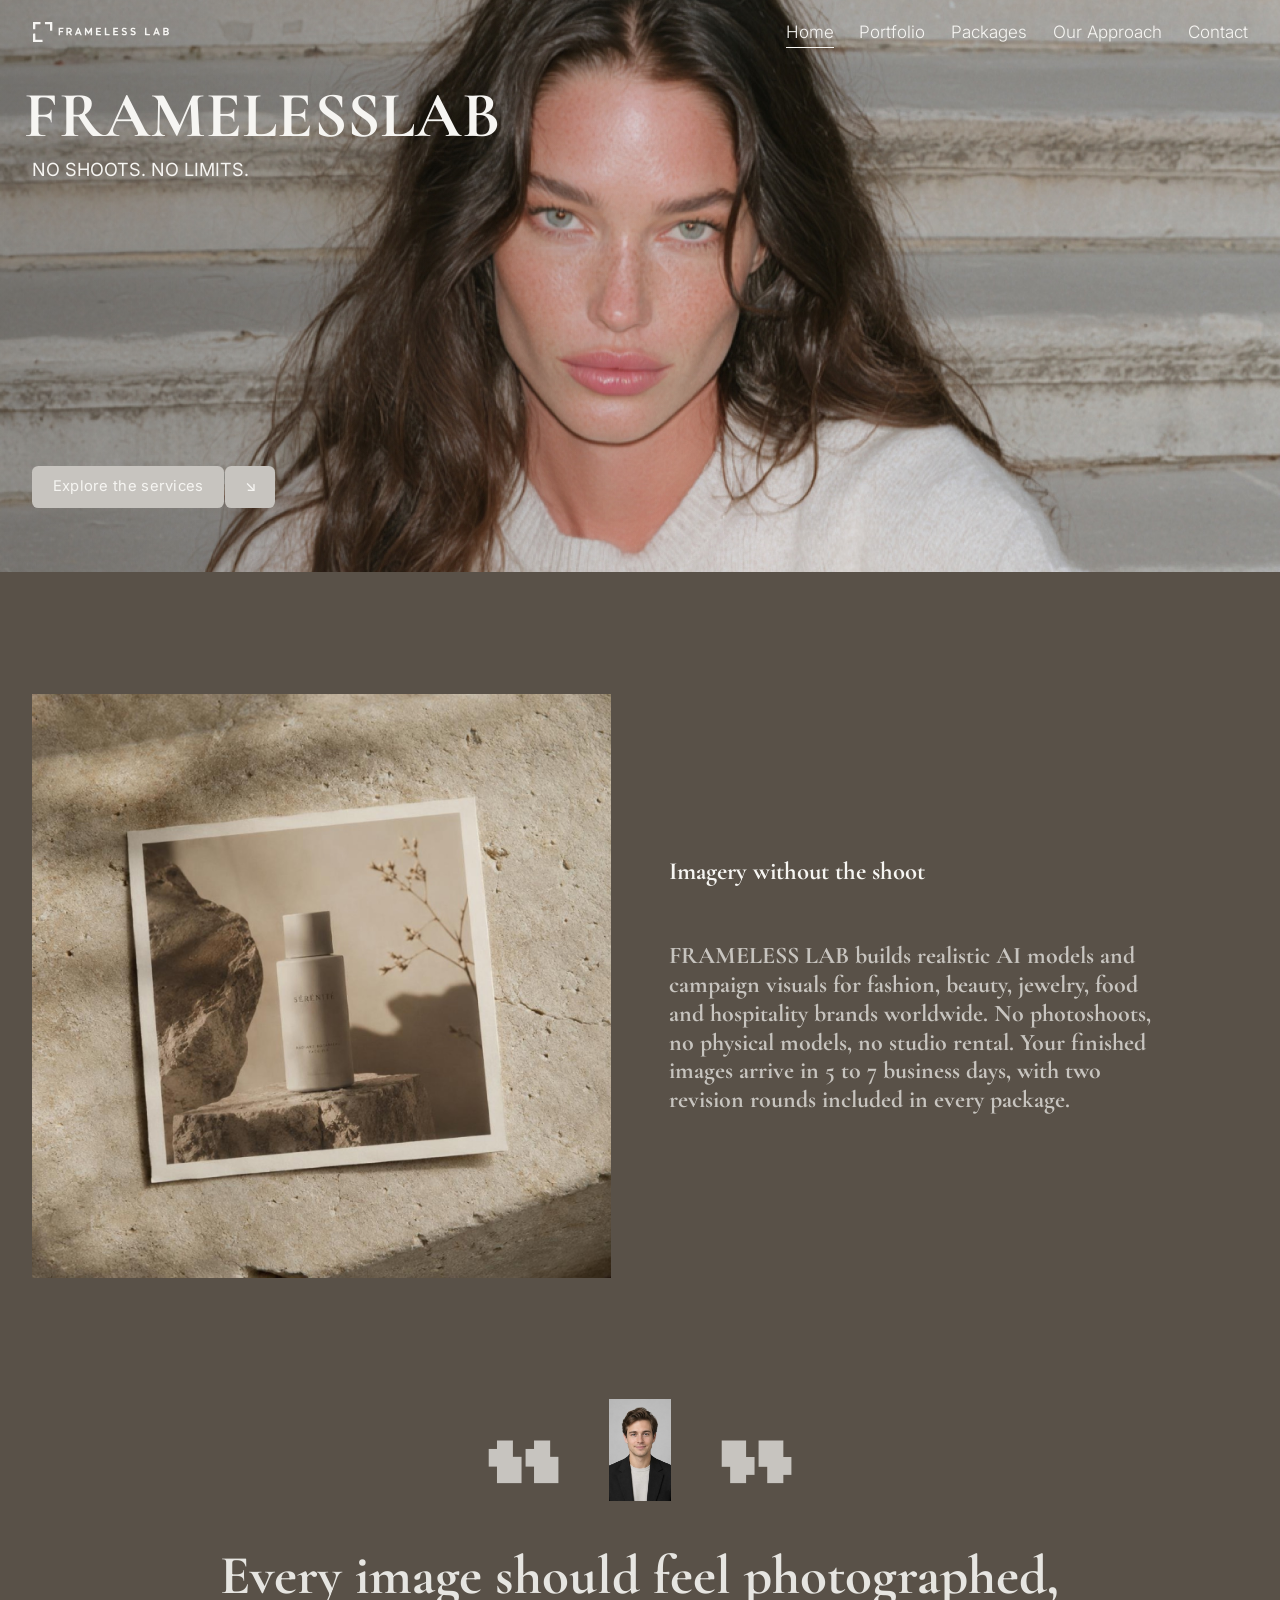
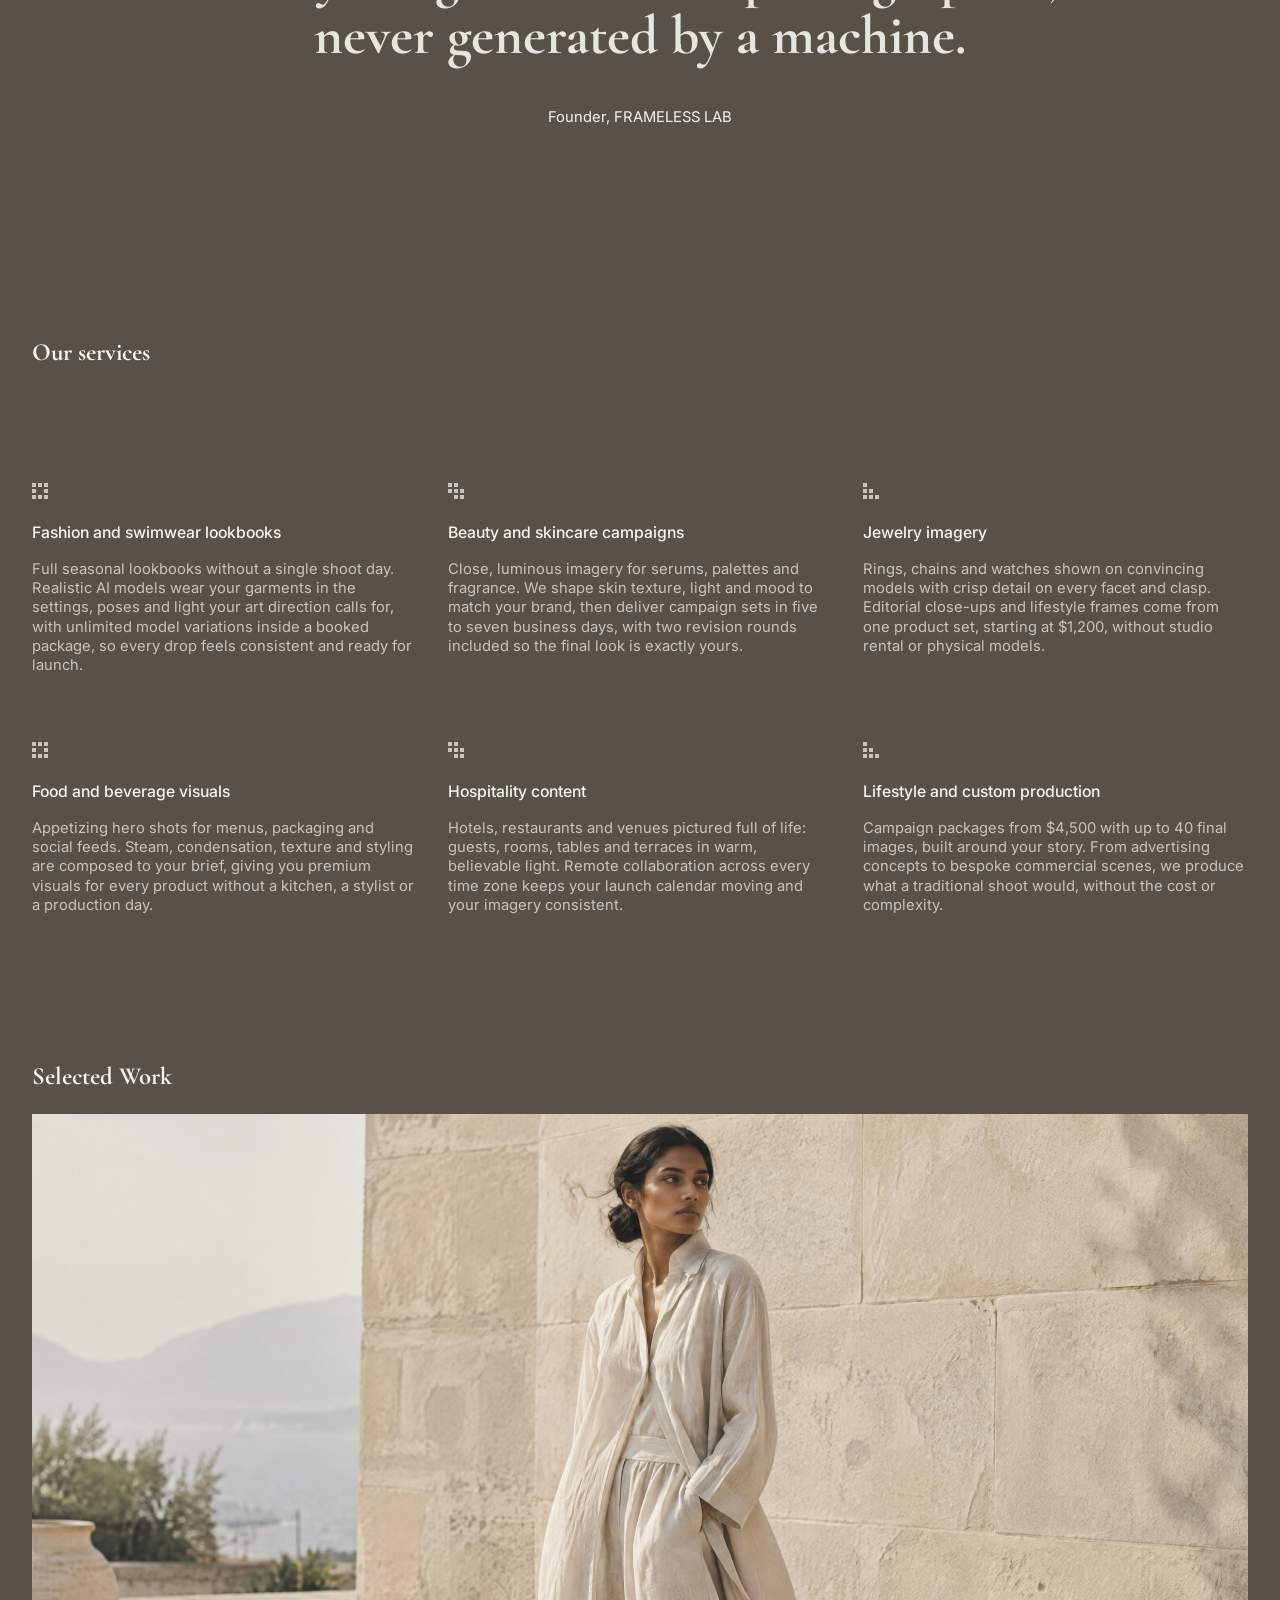
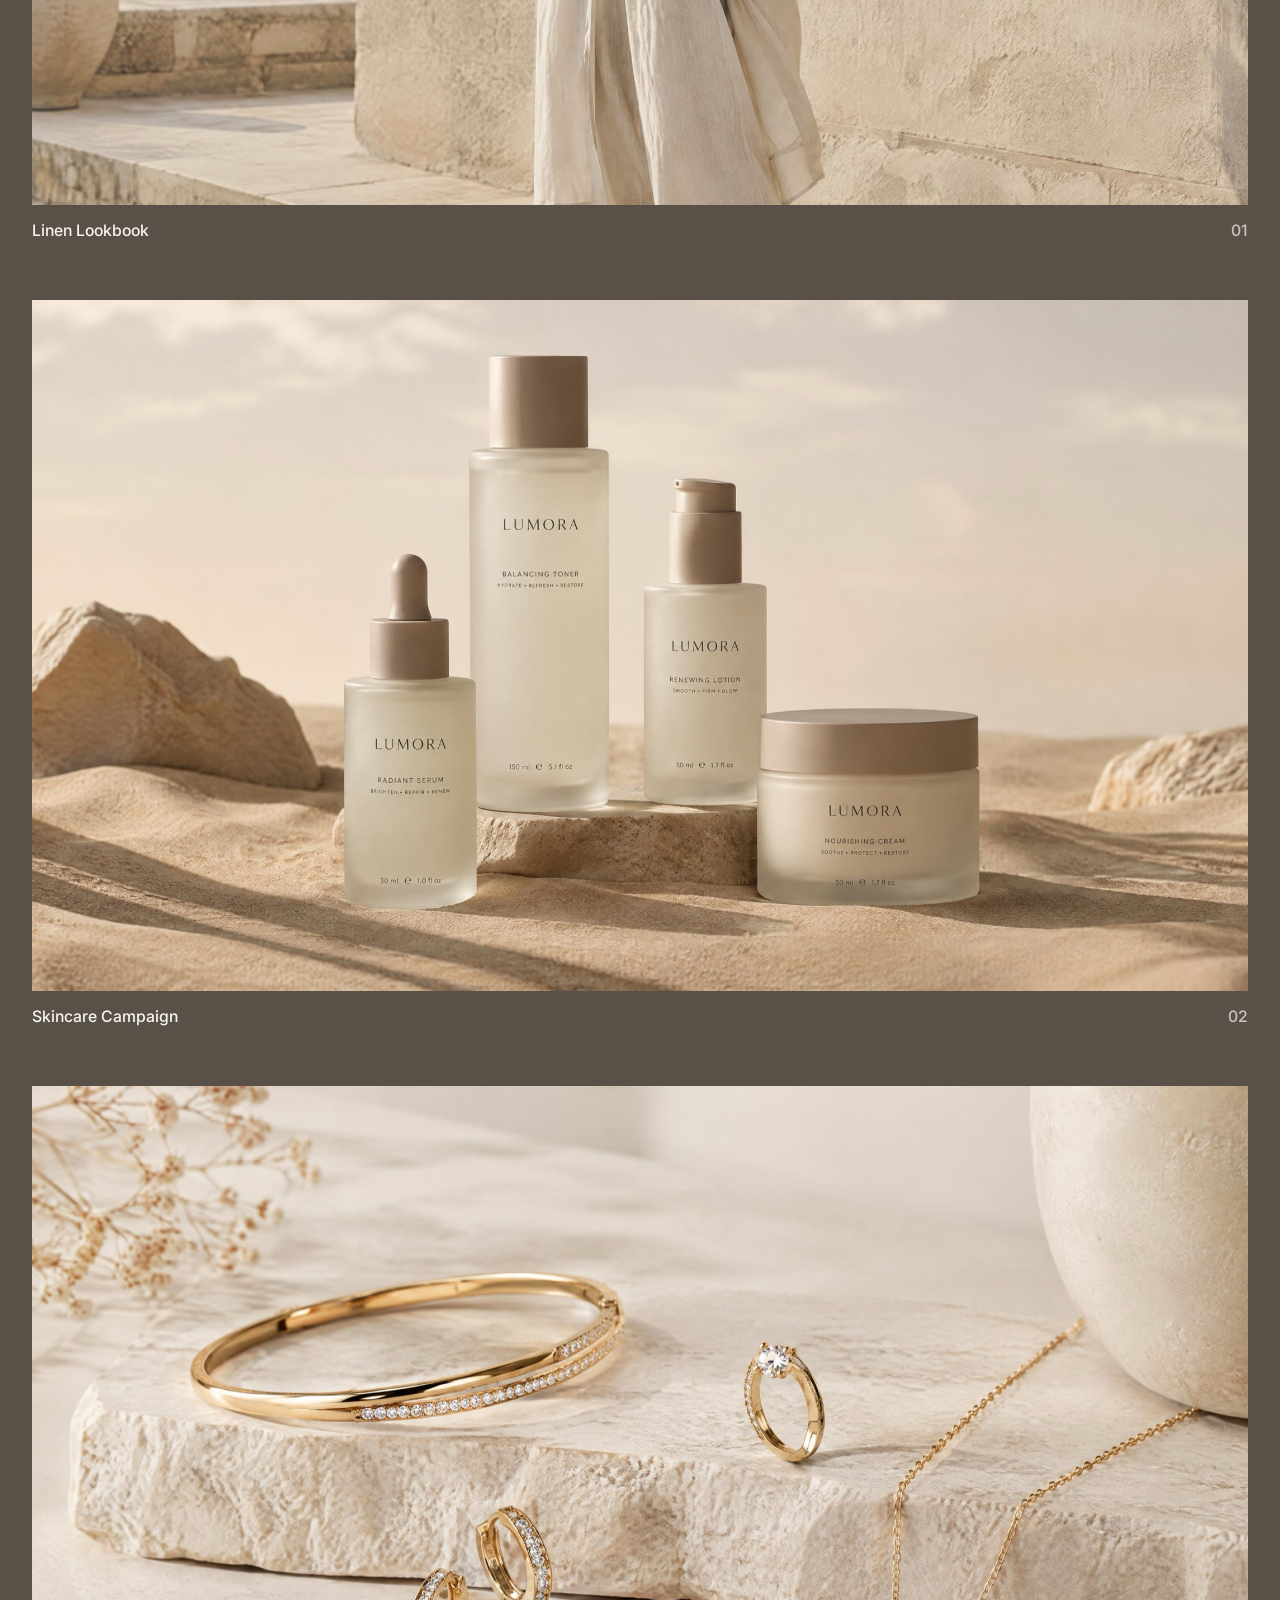
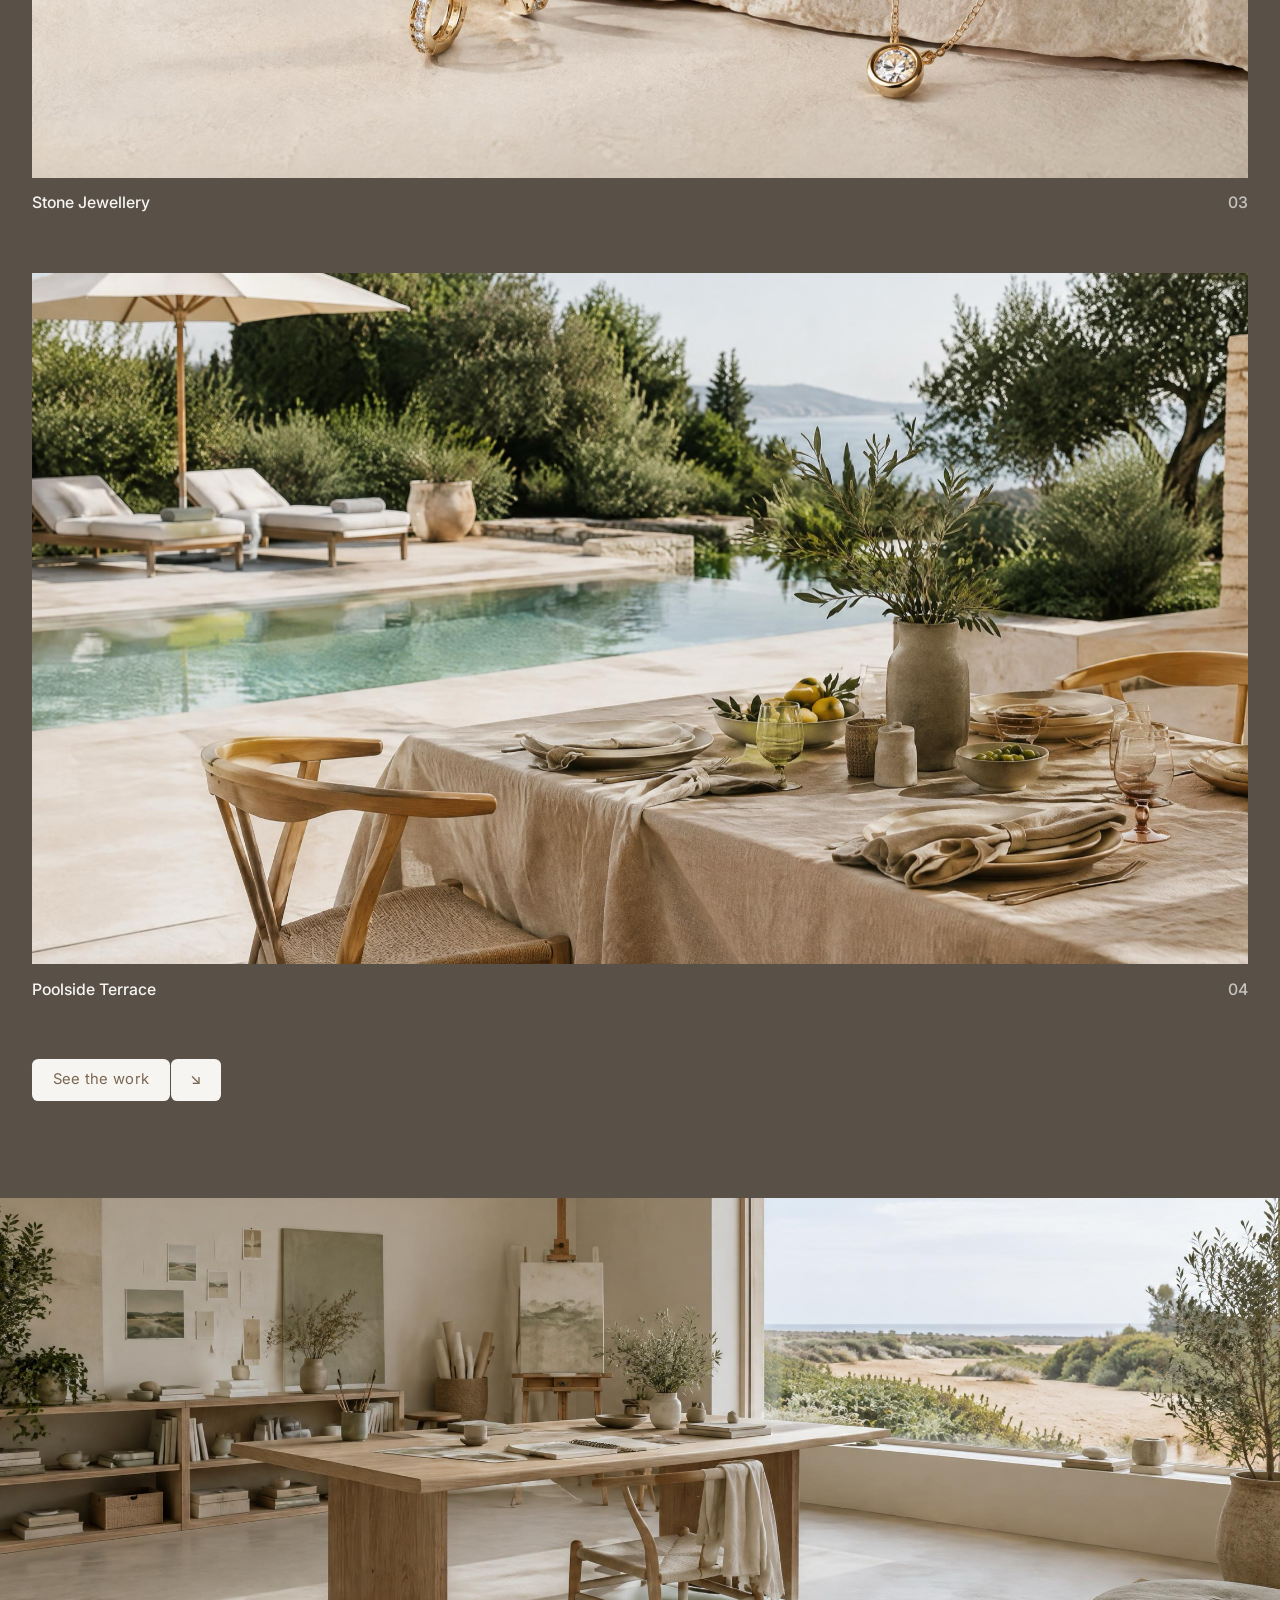
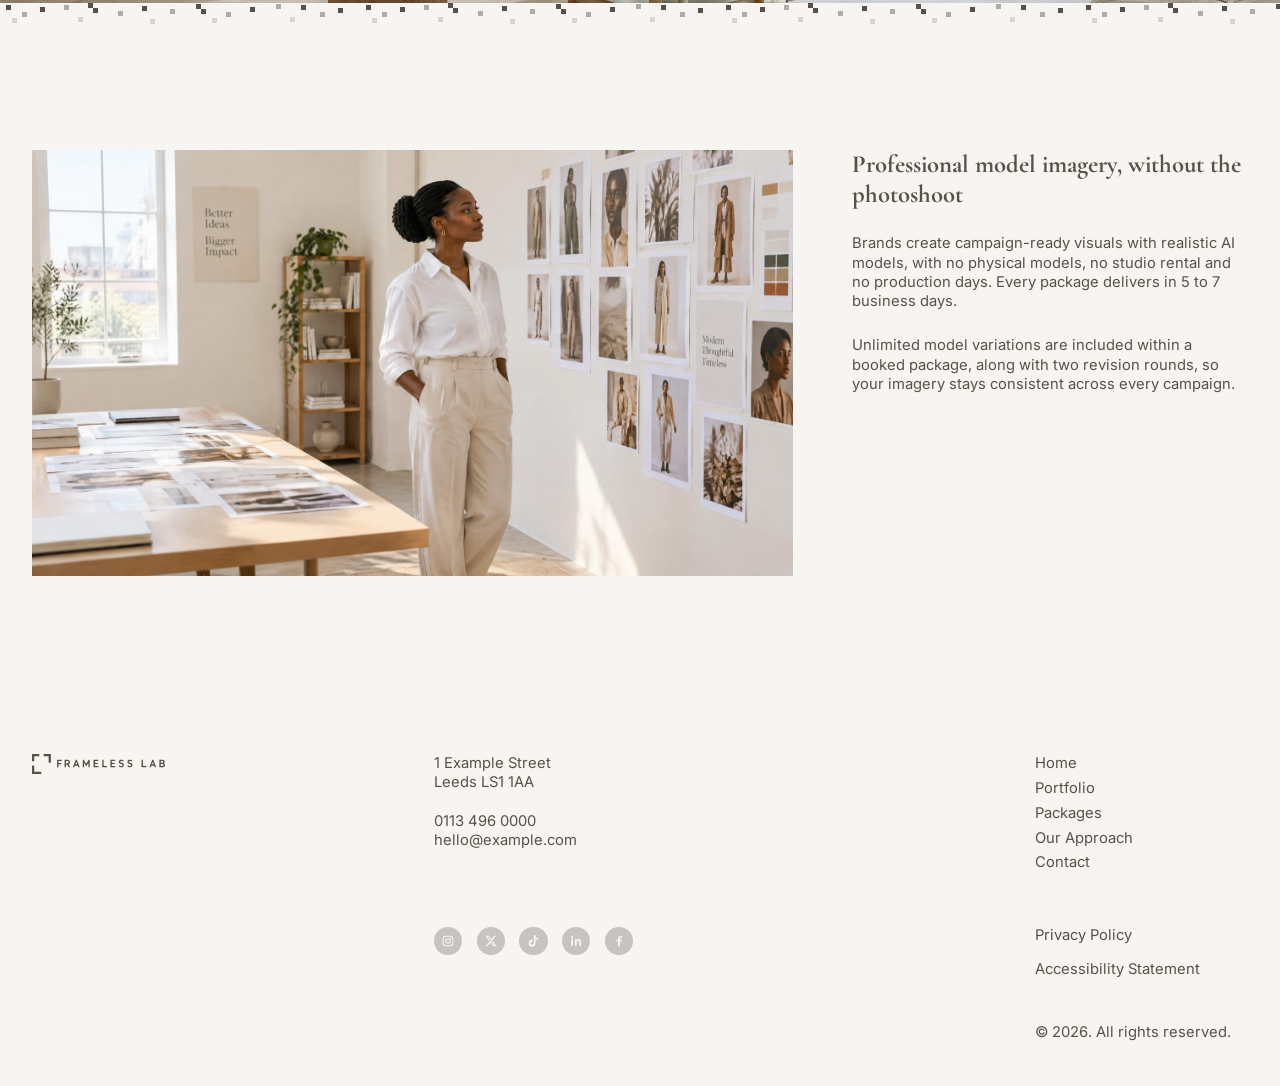
==== index.html @ a217ab6e "FRAMELESS LAB site: standalone rebuild of the Wix site Co-Authored-By: Claude Fable 5.2 <noreply@ant" ====
<!doctype html>
<html lang="en">
<head>
<meta charset="utf-8">
<meta name="viewport" content="width=device-width, initial-scale=1">
<title>Home | FRAMELESS LAB</title>
<meta name="description" content="FRAMELESS LAB builds realistic AI models and campaign visuals for fashion, beauty, jewelry, food and hospitality brands. No shoots. No limits.">
<meta property="og:title" content="Home | FRAMELESS LAB">
<meta property="og:description" content="FRAMELESS LAB builds realistic AI models and campaign visuals for fashion, beauty, jewelry, food and hospitality brands. No shoots. No limits.">
<meta property="og:image" content="images/hero.jpg">
<meta name="theme-color" content="#595148">
<link rel="preconnect" href="https://fonts.googleapis.com">
<link rel="preconnect" href="https://fonts.gstatic.com" crossorigin>
<link href="https://fonts.googleapis.com/css2?family=Cormorant+Garamond:wght@600;700&family=Inter:wght@300;400;500&family=Pixelify+Sans:wght@700&display=swap" rel="stylesheet">
<link rel="stylesheet" href="css/style.css">
</head>
<body class="home hdr-light">
<script src="js/site.js"></script>
<main>
<section class="hero">
  <img src="images/hero.jpg" alt="Editorial portrait of an AI-generated model in a white knit" width="2400" height="1350" fetchpriority="high">
  <div class="hero__inner">
    <div><h1>FRAMELESSLAB</h1><p class="hero__tag">NO SHOOTS. NO LIMITS.</p></div>
    <div><a class="btn btn--beige" href="#services"><span>Explore the services</span><span class="arrow" aria-hidden="true"><i>↘</i></span></a></div>
  </div>
</section>

<div class="dark">
<section class="section wrap split" style="padding-bottom:var(--section)">
  <div class="about__img reveal"><img class="cover" src="images/about-product.jpg" alt="Printed product photograph of a skincare bottle lying on textured stone" width="1400" height="1400" loading="lazy"></div>
  <div class="about__text reveal">
    <h2 class="serif">Imagery without the shoot</h2>
    <p>FRAMELESS LAB builds realistic AI models and campaign visuals for fashion, beauty, jewelry, food and hospitality brands worldwide. No photoshoots, no physical models, no studio rental. Your finished images arrive in 5 to 7 business days, with two revision rounds included in every package.</p>
  </div>
</section>

<figure class="quote wrap  reveal">
  <div class="quote__top"><span class="quote__mark" aria-hidden="true">“</span><img src="images/founder.jpg" alt="Founder of FRAMELESS LAB" width="266" height="400" loading="lazy"><span class="quote__mark" aria-hidden="true">”</span></div>
  <blockquote>Every image should feel photographed, never generated by a machine.</blockquote>
  <figcaption>Founder, FRAMELESS LAB</figcaption>
</figure>

<section class="section wrap" id="services" aria-labelledby="services-h">
  <h2 class="serif" id="services-h">Our services</h2>
  <ul class="services__grid">
      <li class="service reveal"><svg viewBox="0 0 16 16" aria-hidden="true"><path d="M0 0h4v4H0zM6 0h4v4H6zM12 0h4v4h-4zM0 6h4v4H0zM12 6h4v4h-4zM0 12h4v4H0zM6 12h4v4H6zM12 12h4v4h-4z"/></svg><h3 class="label">Fashion and swimwear lookbooks</h3><p>Full seasonal lookbooks without a single shoot day. Realistic AI models wear your garments in the settings, poses and light your art direction calls for, with unlimited model variations inside a booked package, so every drop feels consistent and ready for launch.</p></li>
      <li class="service reveal"><svg viewBox="0 0 16 16" aria-hidden="true"><path d="M0 0h4v4H0zM6 0h4v4H6zM0 6h4v4H0zM12 6h4v4h-4zM6 12h4v4H6zM12 12h4v4h-4zM6 6h4v4H6z"/></svg><h3 class="label">Beauty and skincare campaigns</h3><p>Close, luminous imagery for serums, palettes and fragrance. We shape skin texture, light and mood to match your brand, then deliver campaign sets in five to seven business days, with two revision rounds included so the final look is exactly yours.</p></li>
      <li class="service reveal"><svg viewBox="0 0 16 16" aria-hidden="true"><path d="M0 0h4v4H0zM0 6h4v4H0zM6 6h4v4H6zM0 12h4v4H0zM6 12h4v4H6zM12 12h4v4h-4z"/></svg><h3 class="label">Jewelry imagery</h3><p>Rings, chains and watches shown on convincing models with crisp detail on every facet and clasp. Editorial close-ups and lifestyle frames come from one product set, starting at $1,200, without studio rental or physical models.</p></li>
      <li class="service reveal"><svg viewBox="0 0 16 16" aria-hidden="true"><path d="M0 0h4v4H0zM6 0h4v4H6zM12 0h4v4h-4zM0 6h4v4H0zM12 6h4v4h-4zM0 12h4v4H0zM6 12h4v4H6zM12 12h4v4h-4z"/></svg><h3 class="label">Food and beverage visuals</h3><p>Appetizing hero shots for menus, packaging and social feeds. Steam, condensation, texture and styling are composed to your brief, giving you premium visuals for every product without a kitchen, a stylist or a production day.</p></li>
      <li class="service reveal"><svg viewBox="0 0 16 16" aria-hidden="true"><path d="M0 0h4v4H0zM6 0h4v4H6zM0 6h4v4H0zM12 6h4v4h-4zM6 12h4v4H6zM12 12h4v4h-4zM6 6h4v4H6z"/></svg><h3 class="label">Hospitality content</h3><p>Hotels, restaurants and venues pictured full of life: guests, rooms, tables and terraces in warm, believable light. Remote collaboration across every time zone keeps your launch calendar moving and your imagery consistent.</p></li>
      <li class="service reveal"><svg viewBox="0 0 16 16" aria-hidden="true"><path d="M0 0h4v4H0zM0 6h4v4H0zM6 6h4v4H6zM0 12h4v4H0zM6 12h4v4H6zM12 12h4v4h-4z"/></svg><h3 class="label">Lifestyle and custom production</h3><p>Campaign packages from $4,500 with up to 40 final images, built around your story. From advertising concepts to bespoke commercial scenes, we produce what a traditional shoot would, without the cost or complexity.</p></li>
  </ul>
</section>

<section class="section wrap work" aria-labelledby="work-h" style="padding-bottom:clamp(48px,7.6vw,112px)">
  <h2 class="serif" id="work-h">Selected Work</h2>
    <a class="work__item reveal" href="portfolio.html"><div class="frame"><img class="cover" src="images/work-linen.jpg" alt="AI model in a linen coat beside a stone wall above the sea" loading="lazy" width="2200" height="1237"></div><div class="work__cap label"><span>Linen Lookbook</span><span>01</span></div></a>
    <a class="work__item reveal" href="portfolio.html"><div class="frame"><img class="cover" src="images/work-skincare.jpg" alt="Skincare bottles and jars on a stone ledge" loading="lazy" width="2200" height="1237"></div><div class="work__cap label"><span>Skincare Campaign</span><span>02</span></div></a>
    <a class="work__item reveal" href="portfolio.html"><div class="frame"><img class="cover" src="images/work-jewellery.jpg" alt="Gold jewellery arranged on pale stone" loading="lazy" width="2200" height="1237"></div><div class="work__cap label"><span>Stone Jewellery</span><span>03</span></div></a>
    <a class="work__item reveal" href="portfolio.html"><div class="frame"><img class="cover" src="images/work-poolside.jpg" alt="A set table on a terrace beside a pool" loading="lazy" width="2200" height="1237"></div><div class="work__cap label"><span>Poolside Terrace</span><span>04</span></div></a>
  <a class="btn btn--cream" href="portfolio.html"><span>See the work</span><span class="arrow" aria-hidden="true"><i>↘</i></span></a>
</section>
</div>

<img class="band cover" src="images/home-studio.jpg" alt="A bright studio with a long wooden table overlooking the dunes" width="2400" height="1350" loading="lazy">
<div class="pixels" aria-hidden="true"></div>

<section class="section wrap split pro">
  <div class="pro__img reveal"><img class="cover" src="images/home-models.jpg" alt="Art director reviewing campaign prints pinned to a studio wall" width="1800" height="1012" loading="lazy"></div>
  <div class="reveal">
    <h2 class="serif">Professional model imagery, without the photoshoot</h2>
    <p style="margin-top:1.7rem">Brands create campaign-ready visuals with realistic AI models, with no physical models, no studio rental and no production days. Every package delivers in 5 to 7 business days.</p>
    <p style="margin-top:1.7rem">Unlimited model variations are included within a booked package, along with two revision rounds, so your imagery stays consistent across every campaign.</p>
  </div>
</section>
</main>
</body>
</html>
---- css/style.css ----
/* FRAMELESS LAB — site styles
   Palette and type are taken from the original Wix site. */

:root {
  --cream: #f6f5f2;
  --brown: #595148;
  --beige: #c7c4bf;
  --sand: #e6e5e1;
  --accent: #7b6651;
  --muted: #6e6862;
  --line: rgba(89, 81, 72, 0.25);

  --serif: "Cormorant Garamond", "Times New Roman", serif;
  --sans: "Inter", "Helvetica Neue", Helvetica, Arial, sans-serif;
  --heebo: "Heebo", "Inter", Arial, sans-serif;

  --gutter: clamp(20px, 2.5vw, 48px);
  --section: clamp(72px, 9.5vw, 150px);
  --header-h: 64px;
  --radius: 0.43rem;
}

*,
*::before,
*::after { box-sizing: border-box; }

html {
  font-size: clamp(14px, 0.6vw + 7.1px, 17px);
  scroll-behavior: smooth;
  scroll-padding-top: var(--header-h);
  -webkit-text-size-adjust: 100%;
}

body {
  margin: 0;
  background: var(--cream);
  color: var(--brown);
  font-family: var(--sans);
  font-size: 1rem;
  line-height: 1.3;
  -webkit-font-smoothing: antialiased;
  overflow-x: hidden;
}

img { display: block; max-width: 100%; }
a { color: inherit; text-decoration: none; }
h1, h2, h3, p, ul, figure { margin: 0; }
ul { padding: 0; list-style: none; }
button { font: inherit; color: inherit; background: none; border: 0; padding: 0; cursor: pointer; }
:focus-visible { outline: 2px solid currentColor; outline-offset: 3px; }

.wrap { padding-inline: var(--gutter); }
.serif { font-family: var(--serif); font-weight: 700; font-size: clamp(1.4rem, 1.15rem + 0.6vw, 1.714rem); line-height: 1.2; }
.label { font-weight: 500; font-size: 1.071rem; line-height: 1.35; }
.accent { color: var(--accent); }
.sr-only { position: absolute; width: 1px; height: 1px; overflow: hidden; clip-path: inset(50%); white-space: nowrap; }

/* ---------- Header ---------- */
.site-header {
  position: fixed; inset: 0 0 auto 0; z-index: 50;
  height: var(--header-h);
  display: flex; align-items: center; justify-content: space-between;
  padding-inline: var(--gutter);
  color: var(--brown);
  transition: background-color 0.3s, color 0.3s, box-shadow 0.3s;
}
.hdr-light .site-header { color: var(--cream); }
.site-header.is-scrolled {
  background: rgba(89, 81, 72, 0.94);
  color: var(--cream);
  backdrop-filter: blur(8px);
}
.logo {
  display: block; width: 9.4rem; aspect-ratio: 1040 / 153;
  background: currentColor;
  -webkit-mask: url(../images/logo.svg) center / contain no-repeat;
  mask: url(../images/logo.svg) center / contain no-repeat;
}
.brand { transition: opacity 0.3s; }
.home .site-header:not(.is-scrolled) .brand { opacity: 0; pointer-events: none; }

.nav { display: flex; gap: 1.75rem; font-size: 1.156rem; font-weight: 300; }
.nav a { position: relative; padding-block: 0.3rem; }
.nav a::after {
  content: ""; position: absolute; inset: auto 0 0 0; height: 1px; background: currentColor;
  transform: scaleX(0); transform-origin: left; transition: transform 0.3s;
}
.nav a:hover::after, .nav a[aria-current="page"]::after { transform: scaleX(1); }

.menu-btn { display: none; width: 44px; height: 44px; margin-inline-end: -10px; position: relative; }
.menu-btn span, .menu-btn::before, .menu-btn::after {
  content: ""; position: absolute; left: 10px; right: 10px; height: 1px; background: currentColor;
  transition: transform 0.3s, opacity 0.2s;
}
.menu-btn::before { top: 15px; }
.menu-btn span { top: 22px; }
.menu-btn::after { top: 29px; }
.menu-open .menu-btn::before { transform: translateY(7px) rotate(45deg); }
.menu-open .menu-btn::after { transform: translateY(-7px) rotate(-45deg); }
.menu-open .menu-btn span { opacity: 0; }

.mobile-menu {
  position: fixed; inset: 0; z-index: 40;
  background: var(--cream); color: var(--brown);
  display: flex; flex-direction: column; align-items: flex-end; gap: 1.1rem;
  padding: calc(var(--header-h) + 24px) var(--gutter) 32px;
  font-family: var(--serif); font-weight: 600; font-size: 2rem;
  opacity: 0; visibility: hidden; transition: opacity 0.3s, visibility 0.3s;
}
.menu-open .mobile-menu { opacity: 1; visibility: visible; }
.menu-open .site-header { color: var(--brown); background: transparent; backdrop-filter: none; }
.menu-open .home .site-header .brand, .menu-open .site-header .brand { opacity: 1; pointer-events: auto; }
.menu-open { overflow: hidden; }

/* ---------- Buttons ---------- */
.btn {
  display: inline-flex; align-items: stretch; gap: 1px;
  font-size: 1rem; letter-spacing: 0.02em; line-height: 1.3;
  --bg: var(--accent); --fg: var(--cream);
}
.btn > span {
  display: flex; align-items: center; background: var(--bg); color: var(--fg);
  border-radius: var(--radius); padding: 0.78rem 1.4rem; transition: filter 0.2s;
}
.btn > .arrow { padding-inline: 1.3rem; font-weight: 500; }
.btn .arrow i { font-style: normal; display: block; transition: transform 0.25s; }
.btn:hover > span { filter: brightness(0.93); }
.btn:hover .arrow i { transform: translate(2px, 2px); }
.btn--beige { --bg: var(--beige); --fg: var(--cream); }
.btn--cream { --bg: var(--cream); --fg: var(--accent); }
.btn--plain > span:first-child { padding-inline: 1.5rem; }

/* ---------- Sections ---------- */
.section { padding-block: var(--section); }
.dark { background: var(--brown); color: var(--cream); }
.dark .soft { color: var(--beige); }
.page-top { padding-top: calc(var(--header-h) + clamp(24px, 4vw, 64px)); }

.split { display: grid; grid-template-columns: 1fr 1fr; gap: clamp(28px, 4.6vw, 66px); align-items: start; }
.split--center { align-items: center; }
.cover { width: 100%; height: 100%; object-fit: cover; }
.stack > * + * { margin-top: 1.3rem; }

/* ---------- Home: hero ---------- */
.hero { position: relative; height: clamp(520px, 44.7vw, 860px); color: var(--cream); overflow: hidden; }
.hero img { position: absolute; inset: 0; width: 100%; height: 100%; object-fit: cover; object-position: 50% 30%; }
.hero::after { content: ""; position: absolute; inset: 0; background: linear-gradient(90deg, rgba(40, 34, 28, 0.28), transparent 60%); }
.hero__inner {
  position: relative; z-index: 1; height: 100%;
  display: flex; flex-direction: column; justify-content: space-between;
  padding: clamp(84px, 6.5vw, 100px) var(--gutter) clamp(40px, 5vw, 76px);
}
.hero h1 { font-family: var(--serif); font-weight: 700; font-size: clamp(2.7rem, 5.06vw, 6rem); line-height: 1; letter-spacing: 0.005em; margin-left: -0.12em; }
.hero__tag { margin-top: 0.6rem; font-size: clamp(1.07rem, 1.42vw, 1.4rem); }

/* ---------- Home: about ---------- */
.about__img { aspect-ratio: 653 / 659; }
.about__text { align-self: center; max-width: 34rem; }
.about__text p { font-family: var(--serif); font-weight: 700; font-size: clamp(1.3rem, 1.1rem + 0.6vw, 1.714rem); line-height: 1.2; color: var(--beige); margin-top: clamp(1.4rem, 4.4vw, 4rem); }

/* ---------- Quote ---------- */
.quote { text-align: center; padding-block: 0 clamp(64px, 7vw, 110px); }
.quote__top { display: flex; align-items: center; justify-content: center; gap: clamp(20px, 3vw, 44px); margin-bottom: clamp(24px, 3.5vw, 52px); }
.quote__mark { font-family: "Pixelify Sans", var(--sans); font-weight: 700; font-size: clamp(8rem, 15vw, 15.5rem); line-height: 1; height: 0.36em; display: flex; align-items: flex-start; margin-top: -0.1em; color: var(--beige); user-select: none; }
.quote__top img { width: clamp(56px, 4.9vw, 78px); height: auto; aspect-ratio: 71 / 115; object-fit: cover; }
.quote blockquote { margin: 0 auto; max-width: 61rem; font-family: var(--serif); font-weight: 700; font-size: clamp(1.95rem, 4.3vw, 5rem); line-height: 1.1; color: var(--sand); text-wrap: balance; }
.quote figcaption { margin-top: clamp(24px, 3.2vw, 48px); }
.on-cream.quote blockquote { color: var(--brown); }
.on-cream .quote__mark { color: var(--beige); }

/* ---------- Home: services ---------- */
.services__grid { display: grid; grid-template-columns: repeat(3, 1fr); gap: clamp(40px, 5.2vw, 76px) clamp(24px, 2.4vw, 36px); margin-top: clamp(48px, 9vw, 130px); }
.service svg { width: 16px; height: 16px; fill: var(--beige); margin-bottom: 1.6rem; display: block; }
.service p { margin-top: 1.1rem; color: var(--beige); max-width: 27.5rem; }

/* ---------- Home: selected work ---------- */
.work { padding-top: clamp(24px, 2vw, 32px); }
.work__item { display: block; margin-top: 1.5rem; }
.work__item + .work__item { margin-top: clamp(36px, 4.6vw, 68px); }
.work__item .frame { overflow: hidden; aspect-ratio: 1374 / 781; }
.work__item img { transition: transform 1.2s cubic-bezier(0.2, 0.7, 0.2, 1); }
.work__item:hover img { transform: scale(1.025); }
.work__cap { display: flex; justify-content: space-between; margin-top: 1rem; }
.work__cap span:last-child { color: var(--beige); }
.work .btn { margin-top: clamp(40px, 4.6vw, 68px); }
.band { aspect-ratio: 1447 / 457; min-height: 220px; width: 100%; }
.pixels {
  height: 26px; background-color: var(--cream);
  background-image: url("data:image/svg+xml,%3Csvg xmlns='http://www.w3.org/2000/svg' width='360' height='26' fill='%23595148'%3E%3Cpath d='M6 2h5v5H6zM40 4h5v5h-5zM88 0h5v5h-5zM93 5h5v5h-5zM142 3h5v5h-5zM196 1h5v5h-5zM201 6h5v5h-5zM250 4h5v5h-5zM301 2h5v5h-5zM338 5h5v5h-5z'/%3E%3Cpath opacity='.45' d='M22 9h5v5h-5zM64 2h5v5h-5zM118 8h5v5h-5zM170 6h5v5h-5zM226 9h5v5h-5zM276 1h5v5h-5zM320 9h5v5h-5z'/%3E%3Cpath opacity='.2' d='M12 15h5v5h-5zM78 14h5v5h-5zM150 16h5v5h-5zM212 15h5v5h-5zM290 14h5v5h-5z'/%3E%3C/svg%3E");
  background-repeat: repeat-x;
}
.pro__img { aspect-ratio: 889 / 498; }
.pro { grid-template-columns: 1.92fr 1fr; }

/* ---------- Footer ---------- */
.site-footer { padding: clamp(48px, 4.4vw, 64px) var(--gutter) clamp(32px, 3.4vw, 52px); display: grid; grid-template-columns: 1.3fr 2fr 0.75fr; gap: 32px; line-height: 1.3; }
.site-footer .logo { width: 9rem; }
.site-footer address { font-style: normal; }
.site-footer address p + p { margin-top: 1.3rem; }
.site-footer a:hover { text-decoration: underline; text-underline-offset: 3px; }
.social { display: flex; gap: 1rem; margin-top: 5.2rem; }
.social a { width: 1.9rem; height: 1.9rem; border-radius: 50%; background: var(--beige); color: var(--cream); display: grid; place-items: center; transition: background-color 0.2s; }
.social a:hover { background: var(--accent); }
.social svg { width: 0.95rem; height: 0.95rem; fill: currentColor; }
.footer__nav li + li { margin-top: 0.38rem; }
.footer__legal { margin-top: 3.6rem; }
.footer__legal p + p { margin-top: 1rem; }
.footer__legal p:last-child { margin-top: 3rem; }

/* ---------- Portfolio ---------- */
.page-title { text-align: center; padding-top: clamp(40px, 7vw, 100px); }
.page-title h1 { font-family: var(--serif); font-weight: 700; font-size: clamp(1.7rem, 2.8vw, 2.9rem); letter-spacing: 0.3em; margin-right: -0.3em; text-transform: uppercase; line-height: 1; }
.page-title p { margin-top: 2.2rem; font-weight: 300; letter-spacing: 0.08em; color: var(--muted); }

.carousel { position: relative; margin-top: clamp(32px, 3.8vw, 56px); padding-inline: clamp(0px, 5vw, 72px); }
.carousel__track {
  display: flex; gap: clamp(16px, 4.4vw, 64px);
  overflow-x: auto; scroll-snap-type: x mandatory; scrollbar-width: none;
  padding-inline: clamp(20px, 7vw, 101px); scroll-padding-inline: clamp(20px, 7vw, 101px);
}
.carousel__track::-webkit-scrollbar { display: none; }
.slide { flex: 0 0 clamp(240px, 27vw, 420px); aspect-ratio: 3 / 4; scroll-snap-align: start; overflow: hidden; cursor: zoom-in; position: relative; }
.slide img { transition: transform 0.9s cubic-bezier(0.2, 0.7, 0.2, 1); }
.slide:hover img { transform: scale(1.03); }
.slide span { position: absolute; left: 12px; bottom: 10px; color: #fff; font-size: 0.85rem; letter-spacing: 0.08em; text-shadow: 0 1px 6px rgba(0, 0, 0, 0.45); }
.carousel__btn {
  position: absolute; top: 50%; z-index: 2; width: 44px; height: 44px; margin-top: -22px;
  border-radius: 50%; background: #fff; color: var(--brown); box-shadow: 0 2px 10px rgba(0, 0, 0, 0.12);
  display: grid; place-items: center; transition: opacity 0.2s, transform 0.2s;
}
.carousel__btn:hover { transform: scale(1.06); }
.carousel__btn[disabled] { opacity: 0; pointer-events: none; }
.carousel__btn svg, .lightbox button svg { width: 18px; height: 18px; fill: none; stroke: currentColor; stroke-width: 1.5; }
.carousel__btn--prev { left: clamp(8px, 5vw + 16px, 124px); }
.carousel__btn--next { right: clamp(8px, 5vw + 16px, 124px); }
.carousel__count { text-align: center; margin-top: 1.6rem; font-weight: 300; letter-spacing: 0.12em; color: var(--muted); }

.lightbox { position: fixed; inset: 0; z-index: 100; background: rgba(40, 35, 30, 0.96); color: var(--cream); display: none; align-items: center; justify-content: center; }
.lightbox.is-open { display: flex; }
.lightbox img { max-width: min(92vw, 1100px); max-height: 86vh; object-fit: contain; }
.lightbox button { position: absolute; width: 48px; height: 48px; display: grid; place-items: center; }
.lightbox .lb-close { top: 12px; right: 12px; }
.lightbox .lb-prev { left: 8px; top: 50%; margin-top: -24px; }
.lightbox .lb-next { right: 8px; top: 50%; margin-top: -24px; }
.lightbox .lb-count { position: absolute; bottom: 16px; left: 0; right: 0; text-align: center; font-weight: 300; letter-spacing: 0.12em; }

.numbers { display: grid; grid-template-columns: repeat(4, 1fr); gap: 32px clamp(20px, 2.4vw, 36px); margin-top: clamp(36px, 4.4vw, 64px); }
.numbers p { margin-top: 1.1rem; max-width: 20rem; }

.packages { display: grid; grid-template-columns: 1fr 1fr; gap: clamp(36px, 2.4vw, 36px); margin-top: clamp(36px, 4.4vw, 64px); }
.package .frame { aspect-ratio: 668 / 547; overflow: hidden; margin-bottom: 1.4rem; }
.package .label { margin-top: 1.4rem; }
.package ul { margin-top: 1.4rem; padding-left: 1.9rem; list-style: disc; }
.packages__note { margin-top: clamp(40px, 5.6vw, 84px); max-width: 87rem; }
.packages__note + .btn { margin-top: clamp(32px, 4.4vw, 64px); }

/* ---------- Packages / services page (Heebo, bilingual) ---------- */
.svc { font-family: var(--heebo); font-weight: 300; font-size: 1.156rem; line-height: 1.7; letter-spacing: 0.01em; --pad: clamp(20px, 7.9vw, 114px); }
.svc [hidden] { display: none !important; }
.svc__pad { padding-inline: var(--pad); }
.lang { display: inline-flex; gap: 0.9rem; font-size: 0.87rem; letter-spacing: 0.2em; color: var(--accent); font-weight: 400; }
.lang button { letter-spacing: inherit; opacity: 0.55; padding-block: 4px; border-bottom: 1px solid transparent; }
.lang button[aria-pressed="true"] { opacity: 1; border-color: currentColor; }
.svc__intro { padding-top: clamp(32px, 6vw, 88px); }
.svc__eyebrow { margin-top: 1.6rem; font-size: 0.9rem; letter-spacing: 0.2em; color: var(--accent); font-weight: 400; }
.svc h1 { margin-top: 1.4rem; font-weight: 500; font-size: clamp(2.3rem, 3.8vw, 3.6rem); line-height: 1.2; letter-spacing: 0.02em; text-transform: uppercase; }
.svc [lang="he"] h1, .svc [lang="he"] h2, .svc [lang="he"] h3 { letter-spacing: 0; }
.svc__tag { margin-top: 1.2rem; font-size: clamp(1.2rem, 1.58vw, 1.5rem); font-weight: 400; color: var(--muted); line-height: 1.4; }
.svc__lead { margin-top: 1.6rem; max-width: 36rem; }
.svc__grid { display: grid; grid-template-columns: 537fr 678fr; gap: clamp(32px, 9.8vw, 141px); align-items: center; margin-top: clamp(40px, 7.9vw, 114px); }
.svc__grid .frame { aspect-ratio: 537 / 665; overflow: hidden; }
.svc__list li + li { margin-top: clamp(1.8rem, 3.6vw, 3.3rem); }
.svc h3 { font-weight: 500; font-size: clamp(1.35rem, 1.74vw, 1.6rem); line-height: 1.4; letter-spacing: 0.04em; }
.svc__list p { margin-top: 0.8rem; color: var(--muted); max-width: 32rem; font-size: 1.084rem; line-height: 1.6; }
.svc__personal { display: grid; grid-template-columns: 537fr 678fr; gap: clamp(32px, 9.8vw, 141px); margin-top: clamp(56px, 11vw, 164px); padding-bottom: clamp(56px, 9.4vw, 136px); }
.svc__personal > div { grid-column: 2; max-width: 34rem; }
.svc h2 { font-weight: 500; font-size: clamp(1.7rem, 2.53vw, 2.4rem); line-height: 1.3; letter-spacing: 0.02em; }
.svc__personal p { margin-top: 1.7rem; }
.svc__cta { position: relative; min-height: clamp(280px, 28.6vw, 440px); display: grid; place-items: center; text-align: center; color: #fff; background: #000; overflow: hidden; padding: 56px var(--gutter); }
.svc__cta img { position: absolute; inset: 0; width: 100%; height: 100%; object-fit: cover; opacity: 0.5; }
.svc__cta > div { position: relative; }
.svc__cta h2 { letter-spacing: 0.04em; }
.svc__cta .btn { margin-top: 2.6rem; font-family: var(--sans); }
.svc + .section { padding-top: var(--section); }

/* ---------- Approach ---------- */
.approach__banner { aspect-ratio: 1372 / 520; min-height: 240px; margin-top: clamp(36px, 4.4vw, 64px); overflow: hidden; }
.cta-row { display: flex; flex-wrap: wrap; align-items: center; justify-content: space-between; gap: 28px; border-top: 1px solid var(--line); padding-top: clamp(36px, 4.4vw, 64px); }

/* ---------- Contact ---------- */
.contact__banner { aspect-ratio: 1372 / 456; min-height: 200px; overflow: hidden; }
.contact__grid { margin-top: clamp(36px, 4.4vw, 64px); }
.contact__intro p { max-width: 32rem; }
.contact__intro p:first-of-type { margin-top: 1.7rem; }
.contact__intro p + p { margin-top: 1.2rem; }

.form { display: grid; grid-template-columns: 1fr 1fr; gap: 1.5rem 1.6rem; font-size: 14px; }
.form .full { grid-column: 1 / -1; }
.form label, .form legend { display: block; margin-bottom: 7px; padding: 0; }
.form fieldset { border: 0; padding: 0; margin: 0; min-width: 0; }
.form input[type="text"], .form input[type="email"], .form input[type="date"], .form select, .form textarea {
  width: 100%; height: 42px; padding: 0 12px;
  font: inherit; font-size: 16px; color: var(--brown);
  background: var(--cream); border: 1px solid rgba(89, 81, 72, 0.6); border-radius: 0;
  appearance: none; -webkit-appearance: none; transition: border-color 0.2s, box-shadow 0.2s;
}
.form textarea { height: 92px; padding: 10px 12px; resize: vertical; display: block; }
.form select { background-image: url("data:image/svg+xml,%3Csvg xmlns='http://www.w3.org/2000/svg' width='14' height='8' fill='none' stroke='%23595148' stroke-width='1.3'%3E%3Cpath d='M1 1l6 6 6-6'/%3E%3C/svg%3E"); background-repeat: no-repeat; background-position: right 14px center; }
.form :is(input, select, textarea):focus { outline: none; border-color: var(--brown); box-shadow: 0 0 0 1px var(--brown); }
.form ::placeholder { color: rgba(89, 81, 72, 0.6); }
.check { display: flex !important; align-items: center; gap: 12px; font-size: 16px; font-weight: 500; margin: 0 0 12px !important; cursor: pointer; }
.check input { appearance: none; -webkit-appearance: none; width: 16px; height: 16px; margin: 0; border: 1px solid rgba(89, 81, 72, 0.7); display: grid; place-items: center; flex: none; }
.check input:checked { background: var(--accent); border-color: var(--accent); }
.check input:checked::after { content: ""; width: 8px; height: 4px; border: solid var(--cream); border-width: 0 0 1.5px 1.5px; transform: rotate(-45deg) translateY(-1px); }
.form button[type="submit"] { height: 42px; background: var(--accent); color: var(--cream); font-size: 16px; transition: filter 0.2s; }
.form button[type="submit"]:hover { filter: brightness(0.93); }
.form__status { font-size: 15px; min-height: 1.3em; }

.faq { margin-top: clamp(40px, 6vw, 90px); max-width: 68.5rem; }
.faq li { padding-block: 1.9rem; border-bottom: 1px solid var(--line); }
.faq li:first-child { padding-top: 0; }
.faq p { margin-top: 0.9rem; max-width: 52.5rem; }
.craft__img { aspect-ratio: 652 / 496; }
.craft .btn { margin-top: 2.4rem; }

/* ---------- Reveal ---------- */
.js .reveal { opacity: 0; transform: translateY(18px); transition: opacity 0.9s ease, transform 0.9s cubic-bezier(0.2, 0.7, 0.2, 1); }
.js .reveal.is-in { opacity: 1; transform: none; }
@media (prefers-reduced-motion: reduce) {
  html { scroll-behavior: auto; }
  .js .reveal { opacity: 1; transform: none; transition: none; }
  * { transition-duration: 0.01ms !important; }
}

/* ---------- Tablet ---------- */
@media (max-width: 960px) {
  .services__grid { grid-template-columns: repeat(2, 1fr); }
  .numbers { grid-template-columns: repeat(2, 1fr); }
  .site-footer { grid-template-columns: 1fr 1fr; }
  .site-footer > .brand { grid-column: 1 / -1; }
  .pro { grid-template-columns: 1fr 1fr; }
}

/* ---------- Mobile ---------- */
@media (max-width: 720px) {
  :root { --header-h: 56px; }
  .nav { display: none; }
  .menu-btn { display: block; }
  .split, .pro, .packages, .svc__grid, .svc__personal { grid-template-columns: 1fr; }
  .svc__personal > div { grid-column: 1; }
  .hero { height: min(78svh, 640px); min-height: 460px; }
  .hero img { object-position: 58% 30%; }
  .about__text { max-width: none; }
  .about__text p { margin-top: 1rem; }
  .services__grid { grid-template-columns: 1fr; gap: 40px; }
  .service svg { margin-bottom: 1rem; }
  .work__item .frame { aspect-ratio: 4 / 3; }
  .band { aspect-ratio: 4 / 3; }
  .numbers { gap: 28px 20px; }
  .slide { flex-basis: 74vw; }
  .carousel__btn { display: none; }
  .site-footer { grid-template-columns: 1fr; gap: 36px; }
  .social { margin-top: 2rem; }
  .footer__legal { margin-top: 2.2rem; }
  .footer__legal p:last-child { margin-top: 1.6rem; }
  .form { grid-template-columns: 1fr; }
  .contact__banner, .approach__banner { aspect-ratio: 4 / 3; }
  .btn > span { padding-block: 0.9rem; }
  .cta-row { flex-direction: column; align-items: flex-start; }
}
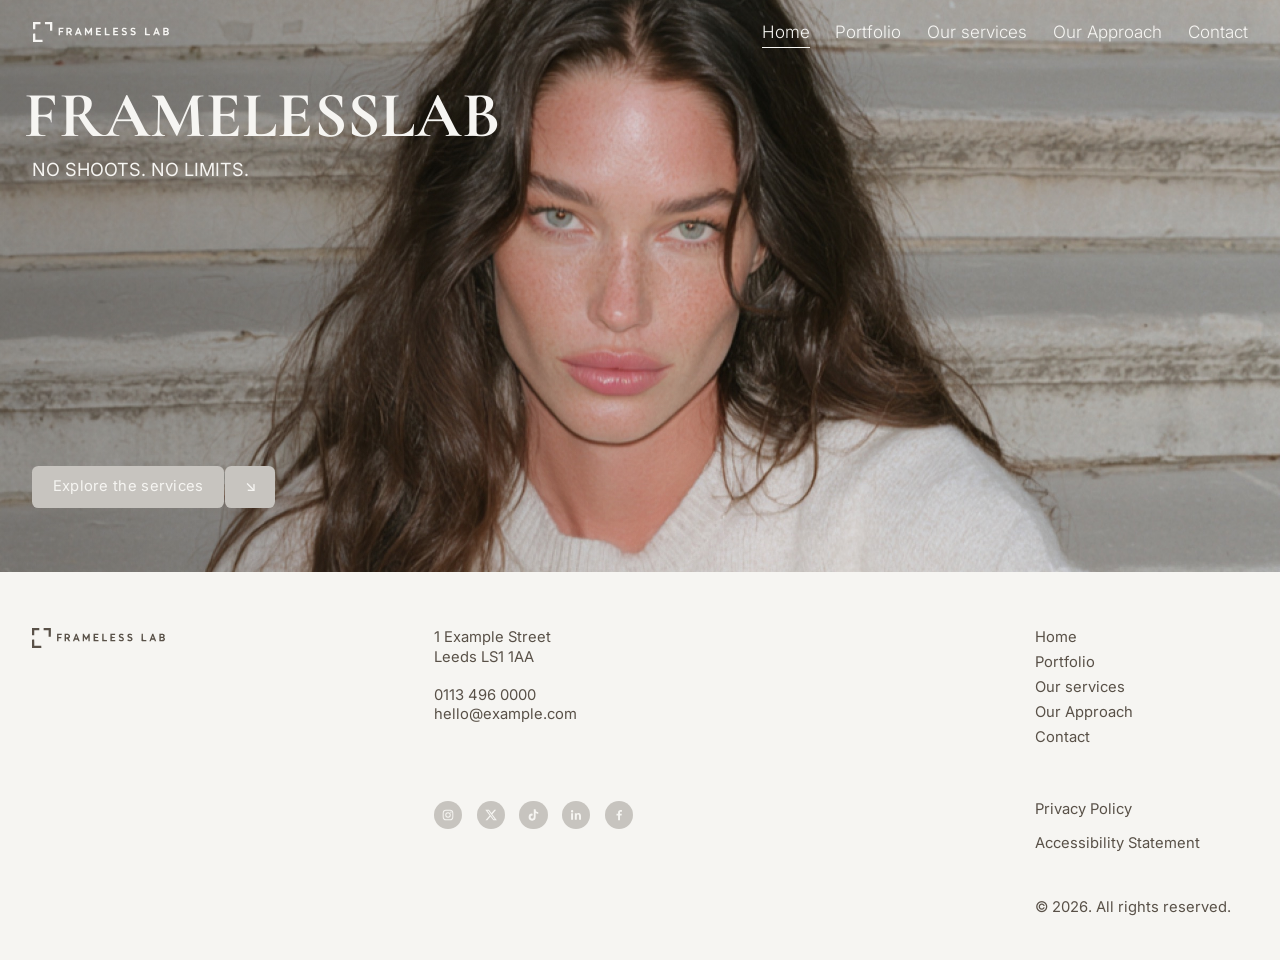
==== commit e48928ea: "Sync with updated Wix site: hero-only home, rename Packages to Our services, trim portfolio and cont" ====
--- a/index.html
+++ b/index.html
@@ -11,7 +11,7 @@
 <meta name="theme-color" content="#595148">
 <link rel="preconnect" href="https://fonts.googleapis.com">
 <link rel="preconnect" href="https://fonts.gstatic.com" crossorigin>
-<link href="https://fonts.googleapis.com/css2?family=Cormorant+Garamond:wght@600;700&family=Inter:wght@300;400;500&family=Pixelify+Sans:wght@700&display=swap" rel="stylesheet">
+<link href="https://fonts.googleapis.com/css2?family=Cormorant+Garamond:wght@600;700&family=Inter:wght@300;400;500&display=swap" rel="stylesheet">
 <link rel="stylesheet" href="css/style.css">
 </head>
 <body class="home hdr-light">
@@ -21,58 +21,10 @@
   <img src="images/hero.jpg" alt="Editorial portrait of an AI-generated model in a white knit" width="2400" height="1350" fetchpriority="high">
   <div class="hero__inner">
     <div><h1>FRAMELESSLAB</h1><p class="hero__tag">NO SHOOTS. NO LIMITS.</p></div>
-    <div><a class="btn btn--beige" href="#services"><span>Explore the services</span><span class="arrow" aria-hidden="true"><i>↘</i></span></a></div>
+    <div><a class="btn btn--beige" href="services.html"><span>Explore the services</span><span class="arrow" aria-hidden="true"><i>↘</i></span></a></div>
   </div>
 </section>
 
-<div class="dark">
-<section class="section wrap split" style="padding-bottom:var(--section)">
-  <div class="about__img reveal"><img class="cover" src="images/about-product.jpg" alt="Printed product photograph of a skincare bottle lying on textured stone" width="1400" height="1400" loading="lazy"></div>
-  <div class="about__text reveal">
-    <h2 class="serif">Imagery without the shoot</h2>
-    <p>FRAMELESS LAB builds realistic AI models and campaign visuals for fashion, beauty, jewelry, food and hospitality brands worldwide. No photoshoots, no physical models, no studio rental. Your finished images arrive in 5 to 7 business days, with two revision rounds included in every package.</p>
-  </div>
-</section>
-
-<figure class="quote wrap  reveal">
-  <div class="quote__top"><span class="quote__mark" aria-hidden="true">“</span><img src="images/founder.jpg" alt="Founder of FRAMELESS LAB" width="266" height="400" loading="lazy"><span class="quote__mark" aria-hidden="true">”</span></div>
-  <blockquote>Every image should feel photographed, never generated by a machine.</blockquote>
-  <figcaption>Founder, FRAMELESS LAB</figcaption>
-</figure>
-
-<section class="section wrap" id="services" aria-labelledby="services-h">
-  <h2 class="serif" id="services-h">Our services</h2>
-  <ul class="services__grid">
-      <li class="service reveal"><svg viewBox="0 0 16 16" aria-hidden="true"><path d="M0 0h4v4H0zM6 0h4v4H6zM12 0h4v4h-4zM0 6h4v4H0zM12 6h4v4h-4zM0 12h4v4H0zM6 12h4v4H6zM12 12h4v4h-4z"/></svg><h3 class="label">Fashion and swimwear lookbooks</h3><p>Full seasonal lookbooks without a single shoot day. Realistic AI models wear your garments in the settings, poses and light your art direction calls for, with unlimited model variations inside a booked package, so every drop feels consistent and ready for launch.</p></li>
-      <li class="service reveal"><svg viewBox="0 0 16 16" aria-hidden="true"><path d="M0 0h4v4H0zM6 0h4v4H6zM0 6h4v4H0zM12 6h4v4h-4zM6 12h4v4H6zM12 12h4v4h-4zM6 6h4v4H6z"/></svg><h3 class="label">Beauty and skincare campaigns</h3><p>Close, luminous imagery for serums, palettes and fragrance. We shape skin texture, light and mood to match your brand, then deliver campaign sets in five to seven business days, with two revision rounds included so the final look is exactly yours.</p></li>
-      <li class="service reveal"><svg viewBox="0 0 16 16" aria-hidden="true"><path d="M0 0h4v4H0zM0 6h4v4H0zM6 6h4v4H6zM0 12h4v4H0zM6 12h4v4H6zM12 12h4v4h-4z"/></svg><h3 class="label">Jewelry imagery</h3><p>Rings, chains and watches shown on convincing models with crisp detail on every facet and clasp. Editorial close-ups and lifestyle frames come from one product set, starting at $1,200, without studio rental or physical models.</p></li>
-      <li class="service reveal"><svg viewBox="0 0 16 16" aria-hidden="true"><path d="M0 0h4v4H0zM6 0h4v4H6zM12 0h4v4h-4zM0 6h4v4H0zM12 6h4v4h-4zM0 12h4v4H0zM6 12h4v4H6zM12 12h4v4h-4z"/></svg><h3 class="label">Food and beverage visuals</h3><p>Appetizing hero shots for menus, packaging and social feeds. Steam, condensation, texture and styling are composed to your brief, giving you premium visuals for every product without a kitchen, a stylist or a production day.</p></li>
-      <li class="service reveal"><svg viewBox="0 0 16 16" aria-hidden="true"><path d="M0 0h4v4H0zM6 0h4v4H6zM0 6h4v4H0zM12 6h4v4h-4zM6 12h4v4H6zM12 12h4v4h-4zM6 6h4v4H6z"/></svg><h3 class="label">Hospitality content</h3><p>Hotels, restaurants and venues pictured full of life: guests, rooms, tables and terraces in warm, believable light. Remote collaboration across every time zone keeps your launch calendar moving and your imagery consistent.</p></li>
-      <li class="service reveal"><svg viewBox="0 0 16 16" aria-hidden="true"><path d="M0 0h4v4H0zM0 6h4v4H0zM6 6h4v4H6zM0 12h4v4H0zM6 12h4v4H6zM12 12h4v4h-4z"/></svg><h3 class="label">Lifestyle and custom production</h3><p>Campaign packages from $4,500 with up to 40 final images, built around your story. From advertising concepts to bespoke commercial scenes, we produce what a traditional shoot would, without the cost or complexity.</p></li>
-  </ul>
-</section>
-
-<section class="section wrap work" aria-labelledby="work-h" style="padding-bottom:clamp(48px,7.6vw,112px)">
-  <h2 class="serif" id="work-h">Selected Work</h2>
-    <a class="work__item reveal" href="portfolio.html"><div class="frame"><img class="cover" src="images/work-linen.jpg" alt="AI model in a linen coat beside a stone wall above the sea" loading="lazy" width="2200" height="1237"></div><div class="work__cap label"><span>Linen Lookbook</span><span>01</span></div></a>
-    <a class="work__item reveal" href="portfolio.html"><div class="frame"><img class="cover" src="images/work-skincare.jpg" alt="Skincare bottles and jars on a stone ledge" loading="lazy" width="2200" height="1237"></div><div class="work__cap label"><span>Skincare Campaign</span><span>02</span></div></a>
-    <a class="work__item reveal" href="portfolio.html"><div class="frame"><img class="cover" src="images/work-jewellery.jpg" alt="Gold jewellery arranged on pale stone" loading="lazy" width="2200" height="1237"></div><div class="work__cap label"><span>Stone Jewellery</span><span>03</span></div></a>
-    <a class="work__item reveal" href="portfolio.html"><div class="frame"><img class="cover" src="images/work-poolside.jpg" alt="A set table on a terrace beside a pool" loading="lazy" width="2200" height="1237"></div><div class="work__cap label"><span>Poolside Terrace</span><span>04</span></div></a>
-  <a class="btn btn--cream" href="portfolio.html"><span>See the work</span><span class="arrow" aria-hidden="true"><i>↘</i></span></a>
-</section>
-</div>
-
-<img class="band cover" src="images/home-studio.jpg" alt="A bright studio with a long wooden table overlooking the dunes" width="2400" height="1350" loading="lazy">
-<div class="pixels" aria-hidden="true"></div>
-
-<section class="section wrap split pro">
-  <div class="pro__img reveal"><img class="cover" src="images/home-models.jpg" alt="Art director reviewing campaign prints pinned to a studio wall" width="1800" height="1012" loading="lazy"></div>
-  <div class="reveal">
-    <h2 class="serif">Professional model imagery, without the photoshoot</h2>
-    <p style="margin-top:1.7rem">Brands create campaign-ready visuals with realistic AI models, with no physical models, no studio rental and no production days. Every package delivers in 5 to 7 business days.</p>
-    <p style="margin-top:1.7rem">Unlimited model variations are included within a booked package, along with two revision rounds, so your imagery stays consistent across every campaign.</p>
-  </div>
-</section>
 </main>
 </body>
 </html>
--- a/css/style.css
+++ b/css/style.css
@@ -61,7 +61,7 @@
   height: var(--header-h);
   display: flex; align-items: center; justify-content: space-between;
   padding-inline: var(--gutter);
-  color: var(--brown);
+  color: var(--muted);
   transition: background-color 0.3s, color 0.3s, box-shadow 0.3s;
 }
 .hdr-light .site-header { color: var(--cream); }
@@ -285,7 +285,7 @@
 
 /* ---------- Approach ---------- */
 .approach__banner { aspect-ratio: 1372 / 520; min-height: 240px; margin-top: clamp(36px, 4.4vw, 64px); overflow: hidden; }
-.cta-row { display: flex; flex-wrap: wrap; align-items: center; justify-content: space-between; gap: 28px; border-top: 1px solid var(--line); padding-top: clamp(36px, 4.4vw, 64px); }
+.cta-row { display: flex; flex-wrap: wrap; align-items: center; justify-content: space-between; gap: 28px; }
 
 /* ---------- Contact ---------- */
 .contact__banner { aspect-ratio: 1372 / 456; min-height: 200px; overflow: hidden; }
